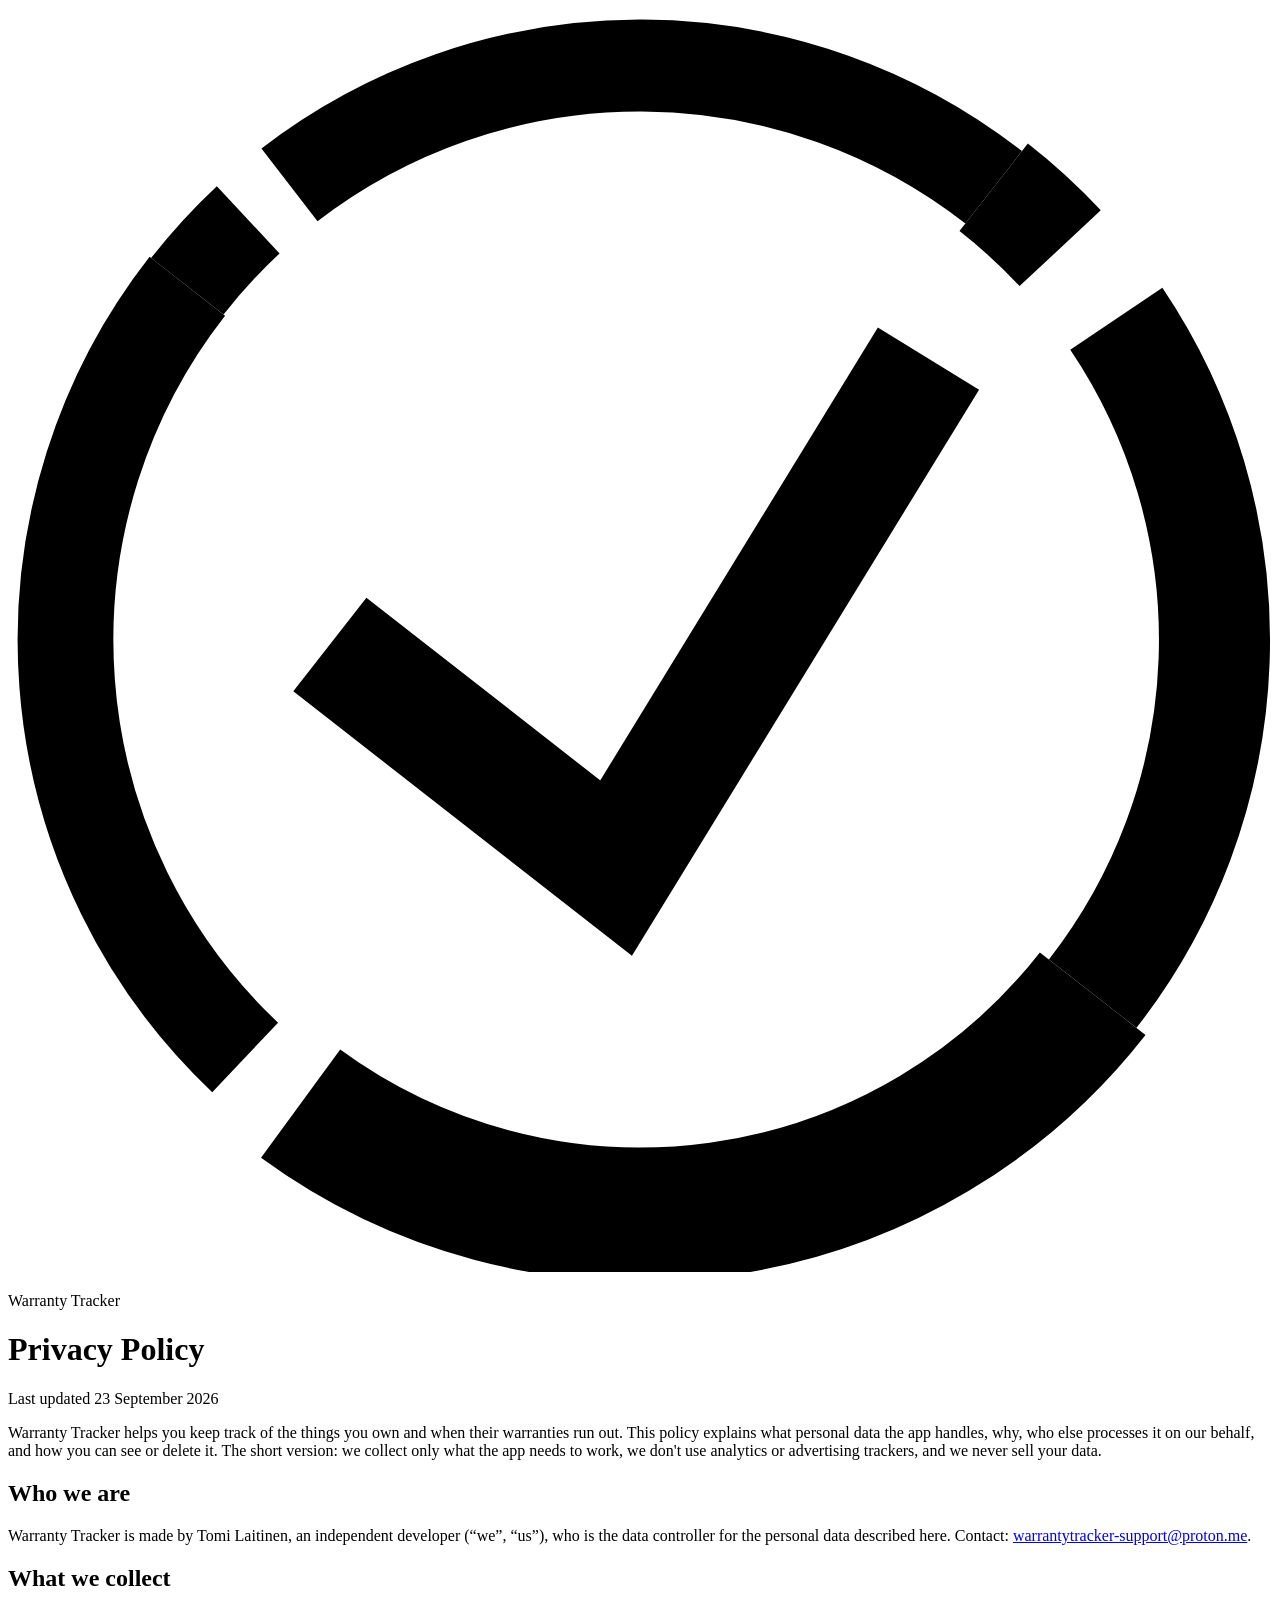
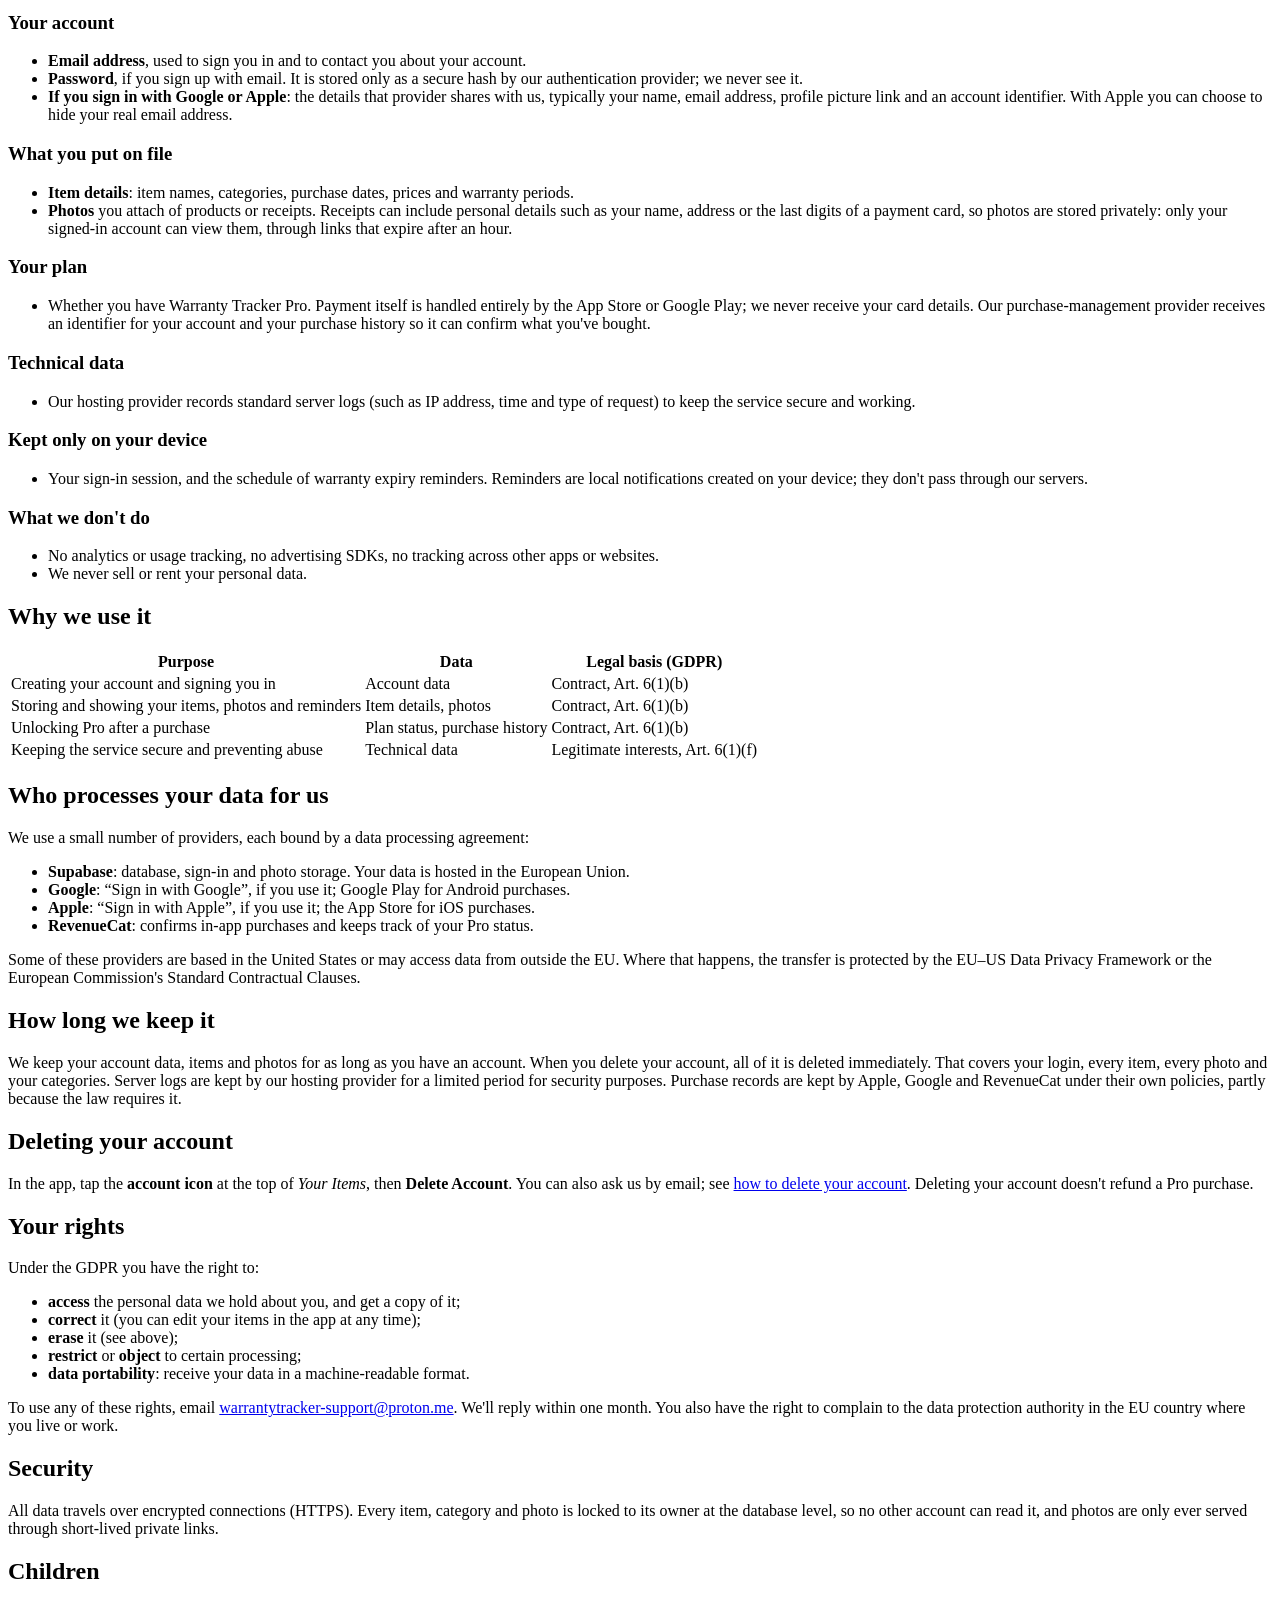
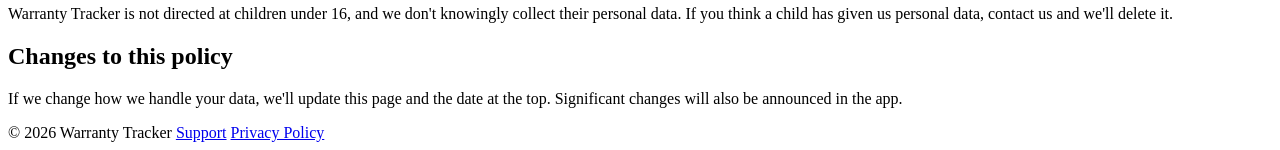
==== privacy.html @ 1314950e "Publish privacy.html (from warranty-tracker@84dca9d)" ====
<!doctype html>
<html lang="en">
<head>
  <meta charset="utf-8">
  <meta name="viewport" content="width=device-width, initial-scale=1">
  <title>Privacy Policy · Warranty Tracker</title>
  <meta name="description" content="What personal data the Warranty Tracker app collects, why, who processes it, and how to delete it.">
  <link rel="icon" href="favicon.png">
  <link rel="preconnect" href="https://fonts.googleapis.com">
  <link rel="preconnect" href="https://fonts.gstatic.com" crossorigin>
  <link href="https://fonts.googleapis.com/css2?family=Barlow:wght@400;600&family=Barlow+Condensed:wght@600;700&family=IBM+Plex+Mono:wght@400;500&display=swap" rel="stylesheet">
  <link rel="stylesheet" href="style.css">
</head>
<body>
  <header class="booth">
    <div class="booth-inner">
      <svg viewBox="0 0 66 66" fill="none" stroke="currentColor" aria-hidden="true"><g transform="rotate(-7 33 33)"><path d="M19.09 33.45L30.31 44.67L47.81 22.68" stroke-width="6.2" stroke-linecap="square"/><path d="M11.79 11.79A30 30 0 0 1 15.37 8.73" stroke-width="4.8"/><path d="M17.73 7.18A30 30 0 0 1 54.21 11.79" stroke-width="4.8"/><path d="M54.21 11.79A30 30 0 0 1 57.27 15.37" stroke-width="5.8"/><path d="M59.73 19.38A30 30 0 0 1 54.21 54.21" stroke-width="5.8"/><path d="M54.21 54.21A30 30 0 0 1 12.46 54.87" stroke-width="7"/><path d="M9.88 52.12A30 30 0 0 1 11.79 11.79" stroke-width="5"/></g></svg>
      <div>
        <p class="kicker">Warranty Tracker</p>
        <h1>Privacy Policy</h1>
      </div>
    </div>
  </header>

  <main>
    <article class="stub">
      <p class="meta">Last updated 23 September 2026</p>

      <p>
        Warranty Tracker helps you keep track of the things you own and when their warranties run out.
        This policy explains what personal data the app handles, why, who else processes it on our
        behalf, and how you can see or delete it. The short version: we collect only what the app needs
        to work, we don't use analytics or advertising trackers, and we never sell your data.
      </p>

      <h2>Who we are</h2>
      <p>
        Warranty Tracker is made by Tomi Laitinen, an independent developer (“we”, “us”), who is the
        data controller for the personal data described here. Contact:
        <a href="mailto:warrantytracker-support@proton.me">warrantytracker-support@proton.me</a>.
      </p>

      <h2>What we collect</h2>

      <h3>Your account</h3>
      <ul>
        <li><strong>Email address</strong>, used to sign you in and to contact you about your account.</li>
        <li><strong>Password</strong>, if you sign up with email. It is stored only as a secure hash by our
          authentication provider; we never see it.</li>
        <li><strong>If you sign in with Google or Apple</strong>: the details that provider shares with us,
          typically your name, email address, profile picture link and an account identifier. With Apple
          you can choose to hide your real email address.</li>
      </ul>

      <h3>What you put on file</h3>
      <ul>
        <li><strong>Item details</strong>: item names, categories, purchase dates, prices and warranty periods.</li>
        <li><strong>Photos</strong> you attach of products or receipts. Receipts can include personal
          details such as your name, address or the last digits of a payment card, so photos are stored
          privately: only your signed-in account can view them, through links that expire after an hour.</li>
      </ul>

      <h3>Your plan</h3>
      <ul>
        <li>Whether you have Warranty Tracker Pro. Payment itself is handled entirely by the App Store or
          Google Play; we never receive your card details. Our purchase-management provider receives an
          identifier for your account and your purchase history so it can confirm what you've bought.</li>
      </ul>

      <h3>Technical data</h3>
      <ul>
        <li>Our hosting provider records standard server logs (such as IP address, time and type of
          request) to keep the service secure and working.</li>
      </ul>

      <h3>Kept only on your device</h3>
      <ul>
        <li>Your sign-in session, and the schedule of warranty expiry reminders. Reminders are local
          notifications created on your device; they don't pass through our servers.</li>
      </ul>

      <h3>What we don't do</h3>
      <ul>
        <li>No analytics or usage tracking, no advertising SDKs, no tracking across other apps or websites.</li>
        <li>We never sell or rent your personal data.</li>
      </ul>

      <h2>Why we use it</h2>
      <div class="table-wrap">
        <table>
          <thead>
            <tr><th>Purpose</th><th>Data</th><th>Legal basis (GDPR)</th></tr>
          </thead>
          <tbody>
            <tr><td>Creating your account and signing you in</td><td>Account data</td><td>Contract, Art. 6(1)(b)</td></tr>
            <tr><td>Storing and showing your items, photos and reminders</td><td>Item details, photos</td><td>Contract, Art. 6(1)(b)</td></tr>
            <tr><td>Unlocking Pro after a purchase</td><td>Plan status, purchase history</td><td>Contract, Art. 6(1)(b)</td></tr>
            <tr><td>Keeping the service secure and preventing abuse</td><td>Technical data</td><td>Legitimate interests, Art. 6(1)(f)</td></tr>
          </tbody>
        </table>
      </div>

      <h2>Who processes your data for us</h2>
      <p>We use a small number of providers, each bound by a data processing agreement:</p>
      <ul>
        <li><strong>Supabase</strong>: database, sign-in and photo storage. Your data is hosted in
          the European Union.</li>
        <li><strong>Google</strong>: “Sign in with Google”, if you use it; Google Play for Android purchases.</li>
        <li><strong>Apple</strong>: “Sign in with Apple”, if you use it; the App Store for iOS purchases.</li>
        <li><strong>RevenueCat</strong>: confirms in-app purchases and keeps track of your Pro status.</li>
      </ul>
      <p>
        Some of these providers are based in the United States or may access data from outside the EU.
        Where that happens, the transfer is protected by the EU–US Data Privacy Framework or the European
        Commission's Standard Contractual Clauses.
      </p>

      <h2>How long we keep it</h2>
      <p>
        We keep your account data, items and photos for as long as you have an account. When you delete
        your account, all of it is deleted immediately. That covers your login, every item, every photo
        and your categories. Server logs are kept by our hosting provider for a limited period for security
        purposes. Purchase records are kept by Apple, Google and RevenueCat under their own policies,
        partly because the law requires it.
      </p>

      <h2>Deleting your account</h2>
      <p>
        In the app, tap the <strong>account icon</strong> at the top of <em>Your Items</em>, then
        <strong>Delete Account</strong>. You can also ask us by email; see
        <a href="./#delete-account">how to delete your account</a>. Deleting your account doesn't refund
        a Pro purchase.
      </p>

      <h2>Your rights</h2>
      <p>Under the GDPR you have the right to:</p>
      <ul>
        <li><strong>access</strong> the personal data we hold about you, and get a copy of it;</li>
        <li><strong>correct</strong> it (you can edit your items in the app at any time);</li>
        <li><strong>erase</strong> it (see above);</li>
        <li><strong>restrict</strong> or <strong>object</strong> to certain processing;</li>
        <li><strong>data portability</strong>: receive your data in a machine-readable format.</li>
      </ul>
      <p>
        To use any of these rights, email <a href="mailto:warrantytracker-support@proton.me">warrantytracker-support@proton.me</a>.
        We'll reply within one month. You also have the right to complain to the data protection authority
        in the EU country where you live or work.
      </p>

      <h2>Security</h2>
      <p>
        All data travels over encrypted connections (HTTPS). Every item, category and photo is locked
        to its owner at the database level, so no other account can read it, and photos are only ever
        served through short-lived private links.
      </p>

      <h2>Children</h2>
      <p>
        Warranty Tracker is not directed at children under 16, and we don't knowingly collect their
        personal data. If you think a child has given us personal data, contact us and we'll delete it.
      </p>

      <h2>Changes to this policy</h2>
      <p>
        If we change how we handle your data, we'll update this page and the date at the top. Significant
        changes will also be announced in the app.
      </p>
    </article>
  </main>

  <footer>
    <span>© 2026 Warranty Tracker</span>
    <a href="./">Support</a>
    <a href="privacy.html">Privacy Policy</a>
  </footer>
</body>
</html>
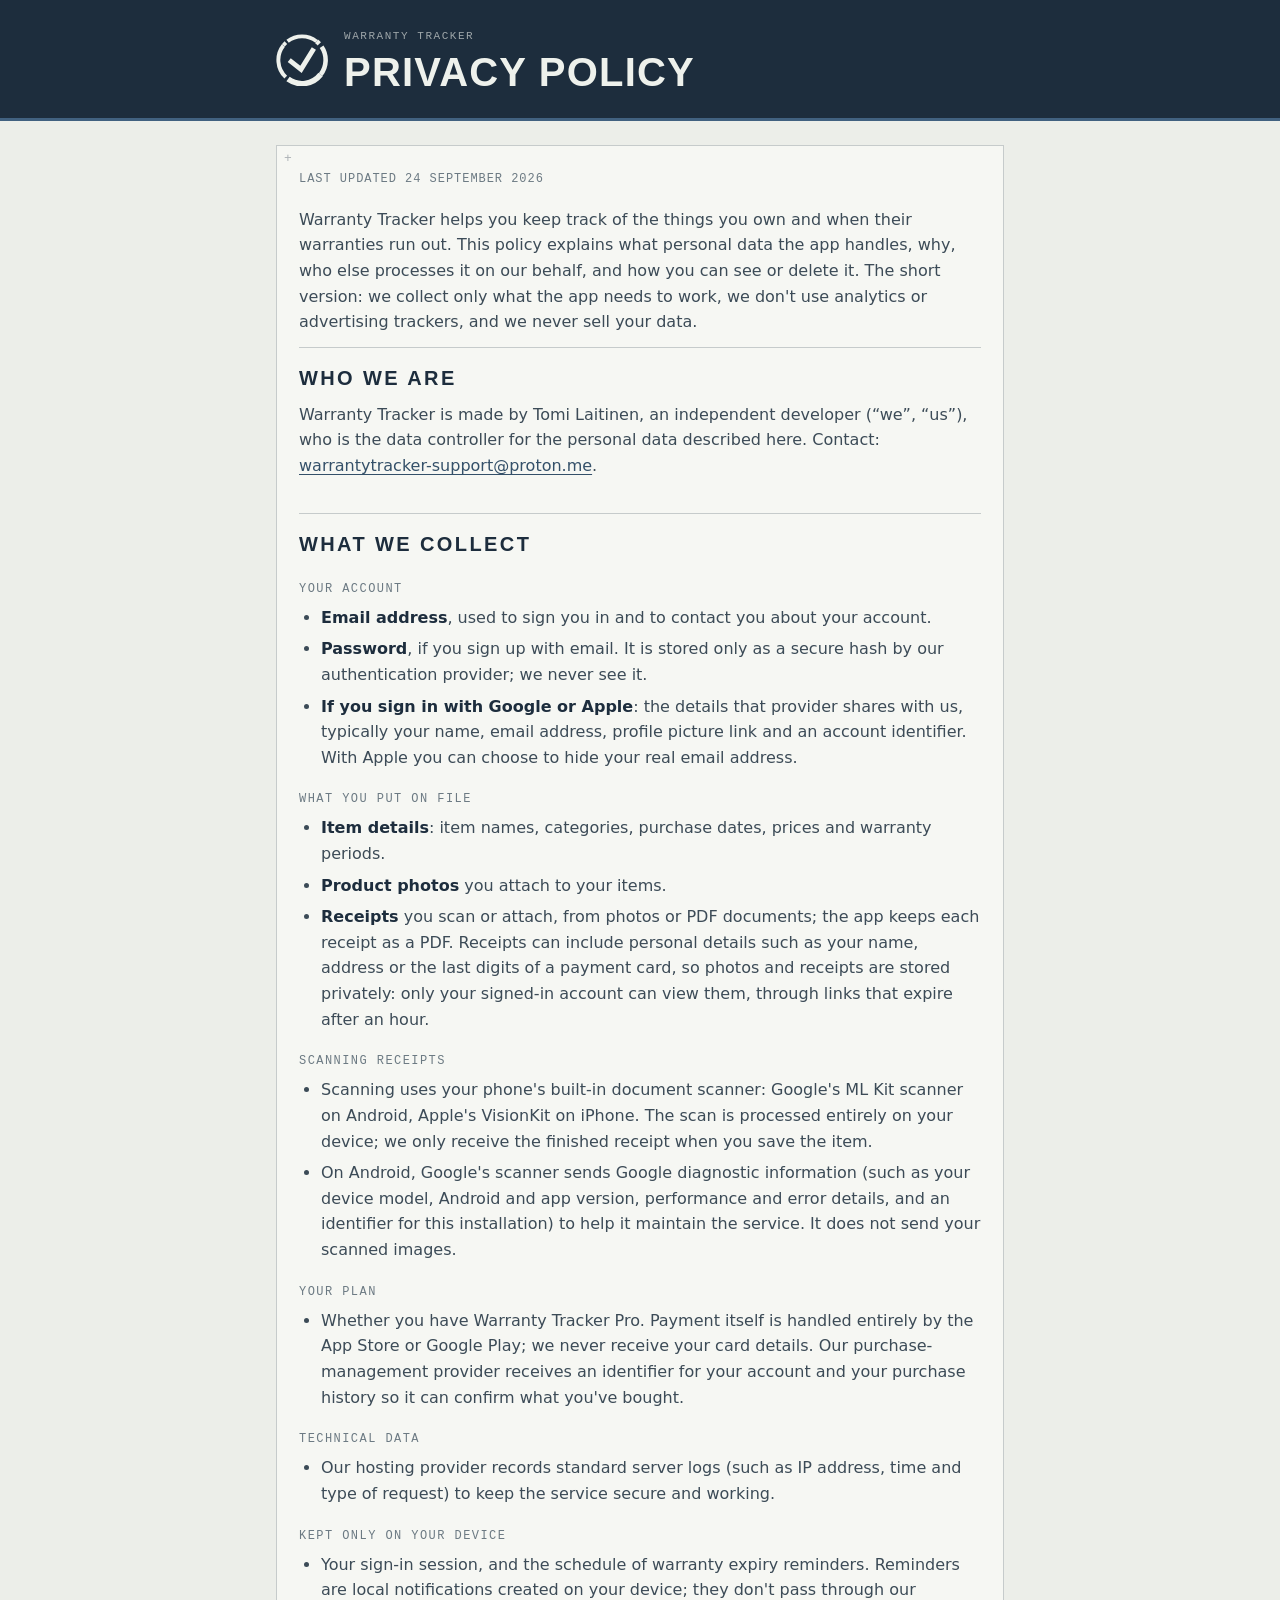
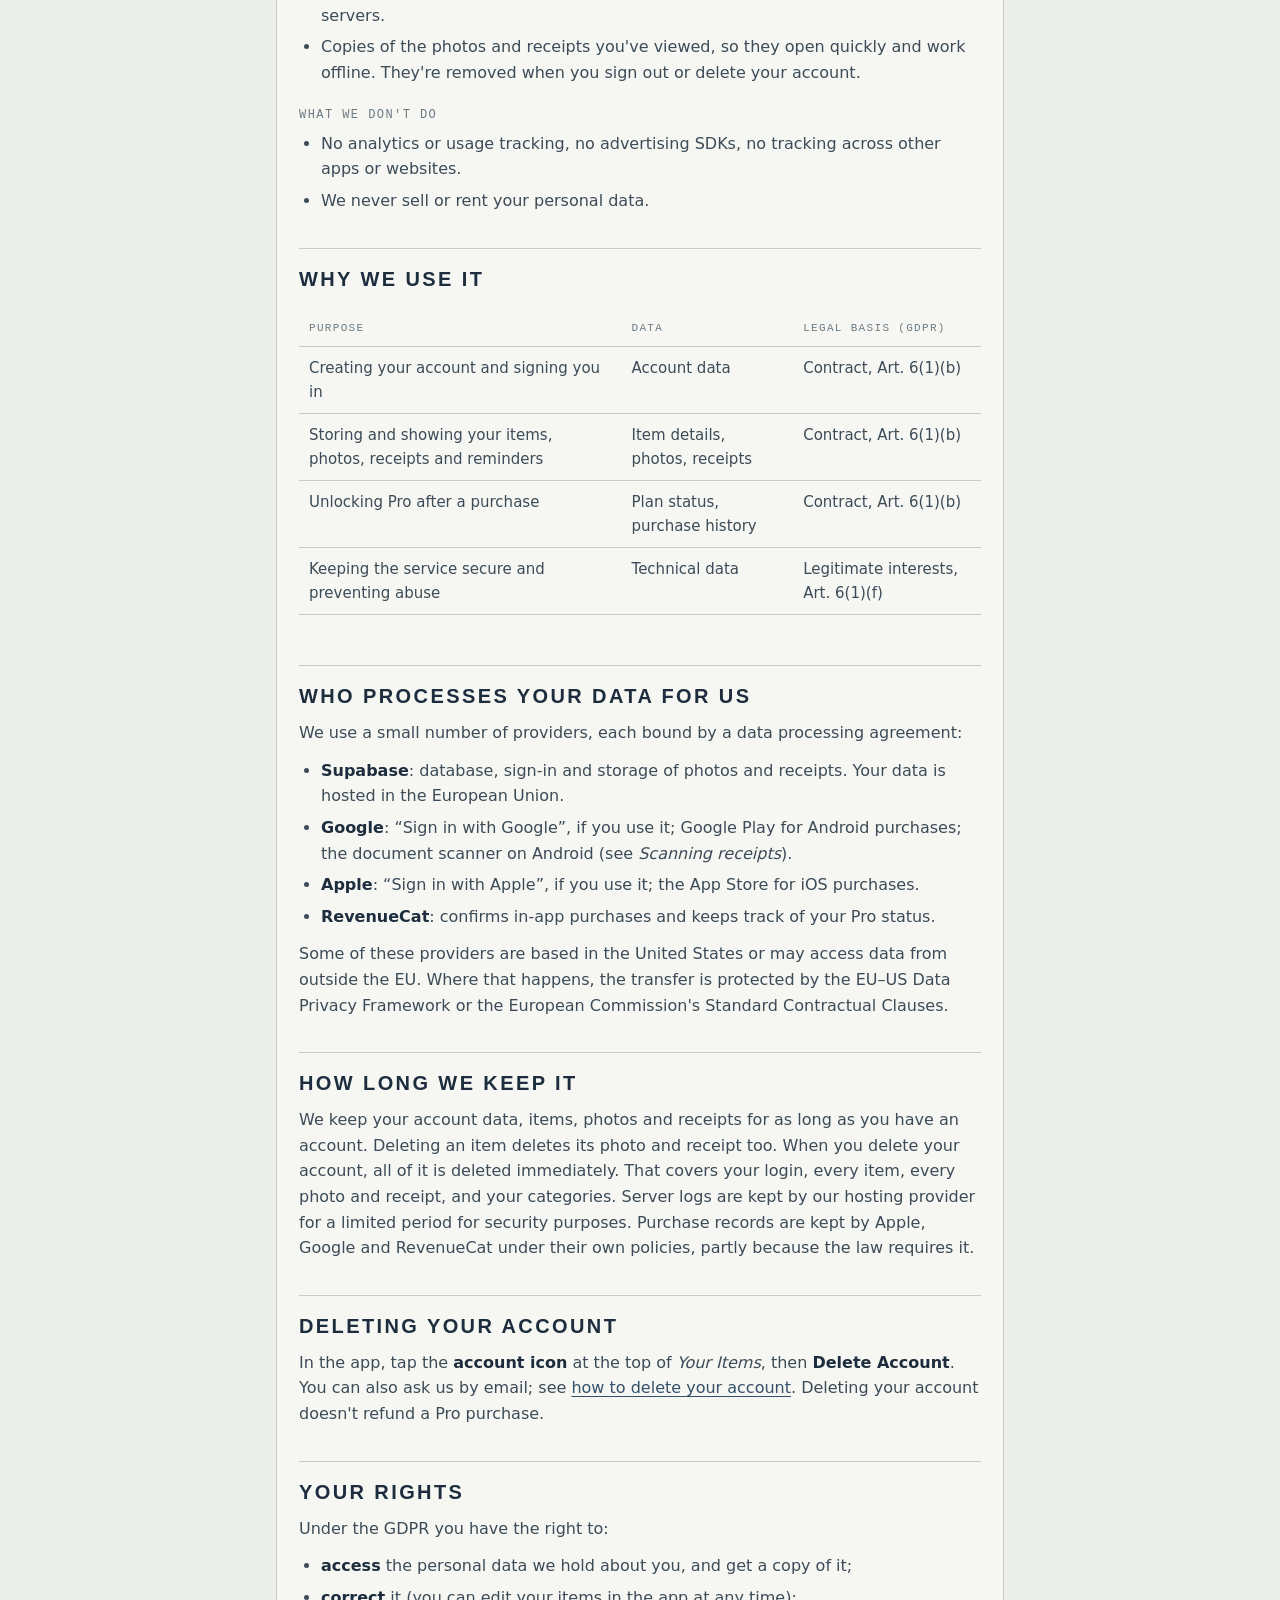
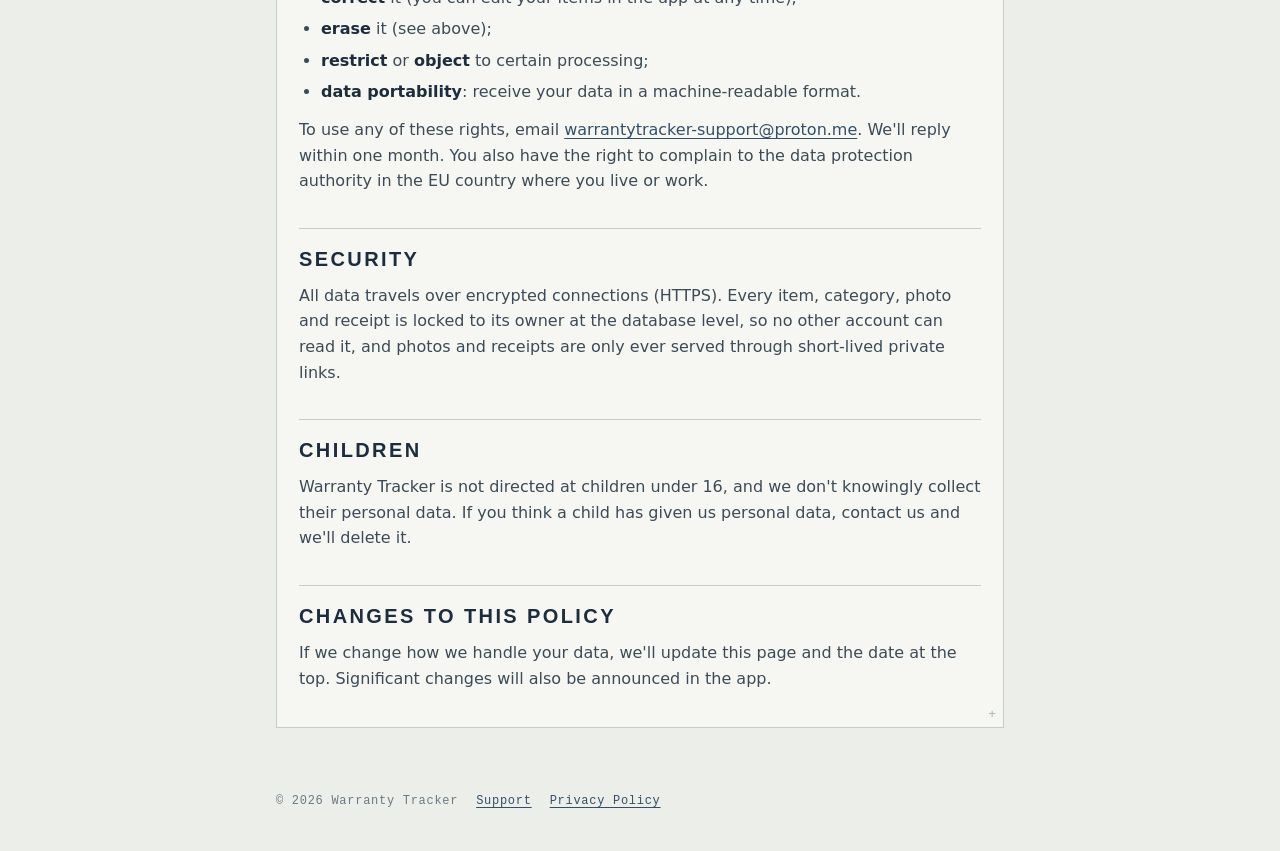
==== commit 17aefe33: "Privacy policy: receipts and the document scanner" ====
--- a/privacy.html
+++ b/privacy.html
@@ -24,7 +24,7 @@
 
   <main>
     <article class="stub">
-      <p class="meta">Last updated 23 September 2026</p>
+      <p class="meta">Last updated 24 September 2026</p>
 
       <p>
         Warranty Tracker helps you keep track of the things you own and when their warranties run out.
@@ -55,9 +55,21 @@
       <h3>What you put on file</h3>
       <ul>
         <li><strong>Item details</strong>: item names, categories, purchase dates, prices and warranty periods.</li>
-        <li><strong>Photos</strong> you attach of products or receipts. Receipts can include personal
-          details such as your name, address or the last digits of a payment card, so photos are stored
-          privately: only your signed-in account can view them, through links that expire after an hour.</li>
+        <li><strong>Product photos</strong> you attach to your items.</li>
+        <li><strong>Receipts</strong> you scan or attach, from photos or PDF documents; the app keeps each
+          receipt as a PDF. Receipts can include personal details such as your name, address or the last
+          digits of a payment card, so photos and receipts are stored privately: only your signed-in
+          account can view them, through links that expire after an hour.</li>
+      </ul>
+
+      <h3>Scanning receipts</h3>
+      <ul>
+        <li>Scanning uses your phone's built-in document scanner: Google's ML Kit scanner on Android,
+          Apple's VisionKit on iPhone. The scan is processed entirely on your device; we only receive the
+          finished receipt when you save the item.</li>
+        <li>On Android, Google's scanner sends Google diagnostic information (such as your device model,
+          Android and app version, performance and error details, and an identifier for this installation)
+          to help it maintain the service. It does not send your scanned images.</li>
       </ul>
 
       <h3>Your plan</h3>
@@ -77,6 +89,8 @@
       <ul>
         <li>Your sign-in session, and the schedule of warranty expiry reminders. Reminders are local
           notifications created on your device; they don't pass through our servers.</li>
+        <li>Copies of the photos and receipts you've viewed, so they open quickly and work offline. They're
+          removed when you sign out or delete your account.</li>
       </ul>
 
       <h3>What we don't do</h3>
@@ -93,7 +107,7 @@
           </thead>
           <tbody>
             <tr><td>Creating your account and signing you in</td><td>Account data</td><td>Contract, Art. 6(1)(b)</td></tr>
-            <tr><td>Storing and showing your items, photos and reminders</td><td>Item details, photos</td><td>Contract, Art. 6(1)(b)</td></tr>
+            <tr><td>Storing and showing your items, photos, receipts and reminders</td><td>Item details, photos, receipts</td><td>Contract, Art. 6(1)(b)</td></tr>
             <tr><td>Unlocking Pro after a purchase</td><td>Plan status, purchase history</td><td>Contract, Art. 6(1)(b)</td></tr>
             <tr><td>Keeping the service secure and preventing abuse</td><td>Technical data</td><td>Legitimate interests, Art. 6(1)(f)</td></tr>
           </tbody>
@@ -103,9 +117,10 @@
       <h2>Who processes your data for us</h2>
       <p>We use a small number of providers, each bound by a data processing agreement:</p>
       <ul>
-        <li><strong>Supabase</strong>: database, sign-in and photo storage. Your data is hosted in
-          the European Union.</li>
-        <li><strong>Google</strong>: “Sign in with Google”, if you use it; Google Play for Android purchases.</li>
+        <li><strong>Supabase</strong>: database, sign-in and storage of photos and receipts. Your data
+          is hosted in the European Union.</li>
+        <li><strong>Google</strong>: “Sign in with Google”, if you use it; Google Play for Android purchases;
+          the document scanner on Android (see <em>Scanning receipts</em>).</li>
         <li><strong>Apple</strong>: “Sign in with Apple”, if you use it; the App Store for iOS purchases.</li>
         <li><strong>RevenueCat</strong>: confirms in-app purchases and keeps track of your Pro status.</li>
       </ul>
@@ -117,9 +132,9 @@
 
       <h2>How long we keep it</h2>
       <p>
-        We keep your account data, items and photos for as long as you have an account. When you delete
-        your account, all of it is deleted immediately. That covers your login, every item, every photo
-        and your categories. Server logs are kept by our hosting provider for a limited period for security
+        We keep your account data, items, photos and receipts for as long as you have an account. Deleting
+        an item deletes its photo and receipt too. When you delete your account, all of it is deleted
+        immediately. That covers your login, every item, every photo and receipt, and your categories. Server logs are kept by our hosting provider for a limited period for security
         purposes. Purchase records are kept by Apple, Google and RevenueCat under their own policies,
         partly because the law requires it.
       </p>
@@ -149,9 +164,9 @@
 
       <h2>Security</h2>
       <p>
-        All data travels over encrypted connections (HTTPS). Every item, category and photo is locked
-        to its owner at the database level, so no other account can read it, and photos are only ever
-        served through short-lived private links.
+        All data travels over encrypted connections (HTTPS). Every item, category, photo and receipt is
+        locked to its owner at the database level, so no other account can read it, and photos and
+        receipts are only ever served through short-lived private links.
       </p>
 
       <h2>Children</h2>
--- a/style.css
+++ b/style.css
@@ -0,0 +1,254 @@
+/* Claim Check web pages — colours mirror lib/design-tokens.ts (keep in sync if the palette changes). */
+
+:root {
+  --paper: #ECEEE9;
+  --paper-raised: #F6F7F3;
+  --booth: #1D2D3D;
+  --on-booth: #EEF1EC;
+  --on-booth-soft: rgba(238, 241, 236, 0.62);
+  --ink: #1D2D3D;
+  --ink-soft: #3C4B57;
+  --muted: #6C7A83;
+  --rule: rgba(29, 45, 61, 0.22);
+  --mark: rgba(29, 45, 61, 0.34);
+  --steel: #416180;
+  --steel-ink: #345069;
+  --overprint: rgba(65, 97, 128, 0.13);
+  --expired: #8C3A30;
+  --expired-wash: rgba(140, 58, 48, 0.10);
+  --todo: #8A6614;
+  --todo-wash: rgba(138, 102, 20, 0.14);
+  color-scheme: light;
+}
+
+@media (prefers-color-scheme: dark) {
+  :root:not([data-theme="light"]) {
+    --paper: #141D25;
+    --paper-raised: #1C2833;
+    --booth: #0E161D;
+    --on-booth: #E2E6DF;
+    --on-booth-soft: rgba(226, 230, 223, 0.58);
+    --ink: #E2E6DF;
+    --ink-soft: #B6C0BB;
+    --muted: #8794A0;
+    --rule: rgba(226, 230, 223, 0.20);
+    --mark: rgba(226, 230, 223, 0.30);
+    --steel: #5980A6;
+    --steel-ink: #94BCE3;
+    --overprint: rgba(148, 188, 227, 0.16);
+    --expired: #D1897C;
+    --expired-wash: rgba(209, 137, 124, 0.13);
+    --todo: #D3B06A;
+    --todo-wash: rgba(211, 176, 106, 0.16);
+    color-scheme: dark;
+  }
+}
+
+:root[data-theme="dark"] {
+  --paper: #141D25;
+  --paper-raised: #1C2833;
+  --booth: #0E161D;
+  --on-booth: #E2E6DF;
+  --on-booth-soft: rgba(226, 230, 223, 0.58);
+  --ink: #E2E6DF;
+  --ink-soft: #B6C0BB;
+  --muted: #8794A0;
+  --rule: rgba(226, 230, 223, 0.20);
+  --mark: rgba(226, 230, 223, 0.30);
+  --steel: #5980A6;
+  --steel-ink: #94BCE3;
+  --overprint: rgba(148, 188, 227, 0.16);
+  --expired: #D1897C;
+  --expired-wash: rgba(209, 137, 124, 0.13);
+  --todo: #D3B06A;
+  --todo-wash: rgba(211, 176, 106, 0.16);
+  color-scheme: dark;
+}
+
+* { box-sizing: border-box; }
+
+html { -webkit-text-size-adjust: 100%; }
+
+body {
+  margin: 0;
+  background: var(--paper);
+  color: var(--ink);
+  font-family: 'Barlow', system-ui, sans-serif;
+  font-size: 16px;
+  line-height: 1.6;
+}
+
+a { color: var(--steel-ink); text-underline-offset: 3px; }
+a:hover { color: var(--steel); }
+
+/* ── booth header ─────────────────────────────── */
+.booth {
+  background: var(--booth);
+  color: var(--on-booth);
+  border-bottom: 3px solid var(--steel);
+}
+.booth-inner {
+  max-width: 760px;
+  margin: 0 auto;
+  padding: 28px 16px 26px;
+  display: flex;
+  align-items: center;
+  gap: 16px;
+}
+.booth svg { width: 52px; height: 52px; flex: none; }
+.booth .kicker {
+  font-family: 'IBM Plex Mono', ui-monospace, monospace;
+  font-weight: 500;
+  font-size: 11px;
+  letter-spacing: 0.14em;
+  text-transform: uppercase;
+  color: var(--on-booth-soft);
+  margin: 0 0 6px;
+}
+.booth h1 {
+  font-family: 'Barlow Condensed', 'Barlow', sans-serif;
+  font-weight: 700;
+  font-size: clamp(30px, 7vw, 40px);
+  line-height: 1;
+  letter-spacing: 0.03em;
+  text-transform: uppercase;
+  margin: 0;
+}
+
+/* ── document ─────────────────────────────────── */
+main {
+  max-width: 760px;
+  margin: 0 auto;
+  padding: 24px 16px 64px;
+}
+
+.stub {
+  position: relative;
+  background: var(--paper-raised);
+  border: 1px solid var(--rule);
+  padding: 24px 22px;
+}
+/* corner registration marks, as on the app's ticket stubs */
+.stub::before, .stub::after {
+  content: '+';
+  position: absolute;
+  font-family: 'IBM Plex Mono', monospace;
+  font-size: 13px;
+  line-height: 1;
+  color: var(--mark);
+}
+.stub::before { top: 6px; left: 7px; }
+.stub::after { bottom: 6px; right: 7px; }
+
+.meta {
+  font-family: 'IBM Plex Mono', ui-monospace, monospace;
+  font-size: 12px;
+  letter-spacing: 0.08em;
+  text-transform: uppercase;
+  color: var(--muted);
+  margin: 0 0 18px;
+}
+
+h2 {
+  font-family: 'Barlow Condensed', 'Barlow', sans-serif;
+  font-weight: 600;
+  font-size: 20px;
+  letter-spacing: 0.12em;
+  text-transform: uppercase;
+  color: var(--ink);
+  margin: 34px 0 8px;
+  padding-top: 14px;
+  border-top: 1px solid var(--rule);
+}
+.stub > h2:first-of-type { margin-top: 8px; }
+
+h3 {
+  font-family: 'IBM Plex Mono', ui-monospace, monospace;
+  font-weight: 500;
+  font-size: 12px;
+  letter-spacing: 0.12em;
+  text-transform: uppercase;
+  color: var(--muted);
+  margin: 20px 0 6px;
+}
+
+p, li { color: var(--ink-soft); }
+p { margin: 0 0 12px; }
+ul, ol { margin: 0 0 12px; padding-left: 22px; }
+li { margin-bottom: 6px; }
+strong { color: var(--ink); font-weight: 600; }
+
+table {
+  width: 100%;
+  border-collapse: collapse;
+  margin: 8px 0 16px;
+  font-size: 15px;
+}
+th, td {
+  text-align: left;
+  vertical-align: top;
+  padding: 9px 10px;
+  border-bottom: 1px solid var(--rule);
+}
+th {
+  font-family: 'IBM Plex Mono', ui-monospace, monospace;
+  font-weight: 500;
+  font-size: 11px;
+  letter-spacing: 0.12em;
+  text-transform: uppercase;
+  color: var(--muted);
+}
+td { color: var(--ink-soft); }
+.table-wrap { overflow-x: auto; }
+
+code, .mono {
+  font-family: 'IBM Plex Mono', ui-monospace, monospace;
+  font-size: 0.9em;
+}
+
+.overprint {
+  display: inline-block;
+  background: var(--overprint);
+  color: var(--steel-ink);
+  font-family: 'IBM Plex Mono', ui-monospace, monospace;
+  font-size: 11px;
+  letter-spacing: 0.12em;
+  text-transform: uppercase;
+  padding: 4px 7px;
+}
+
+.danger {
+  border: 1px solid var(--expired);
+  background: var(--expired-wash);
+  padding: 16px 18px;
+  margin: 12px 0 8px;
+}
+.danger h3 { color: var(--expired); margin-top: 0; }
+
+/* Unfilled placeholders — impossible to miss until replaced. */
+.todo {
+  background: var(--todo-wash);
+  color: var(--todo);
+  font-family: 'IBM Plex Mono', ui-monospace, monospace;
+  font-size: 0.9em;
+  padding: 1px 5px;
+  outline: 1px dashed var(--todo);
+}
+
+footer {
+  max-width: 760px;
+  margin: 0 auto;
+  padding: 0 16px 40px;
+  font-family: 'IBM Plex Mono', ui-monospace, monospace;
+  font-size: 12px;
+  letter-spacing: 0.06em;
+  color: var(--muted);
+  display: flex;
+  flex-wrap: wrap;
+  gap: 8px 18px;
+}
+
+@media (max-width: 480px) {
+  .stub { padding: 20px 16px; }
+  .booth svg { width: 42px; height: 42px; }
+}
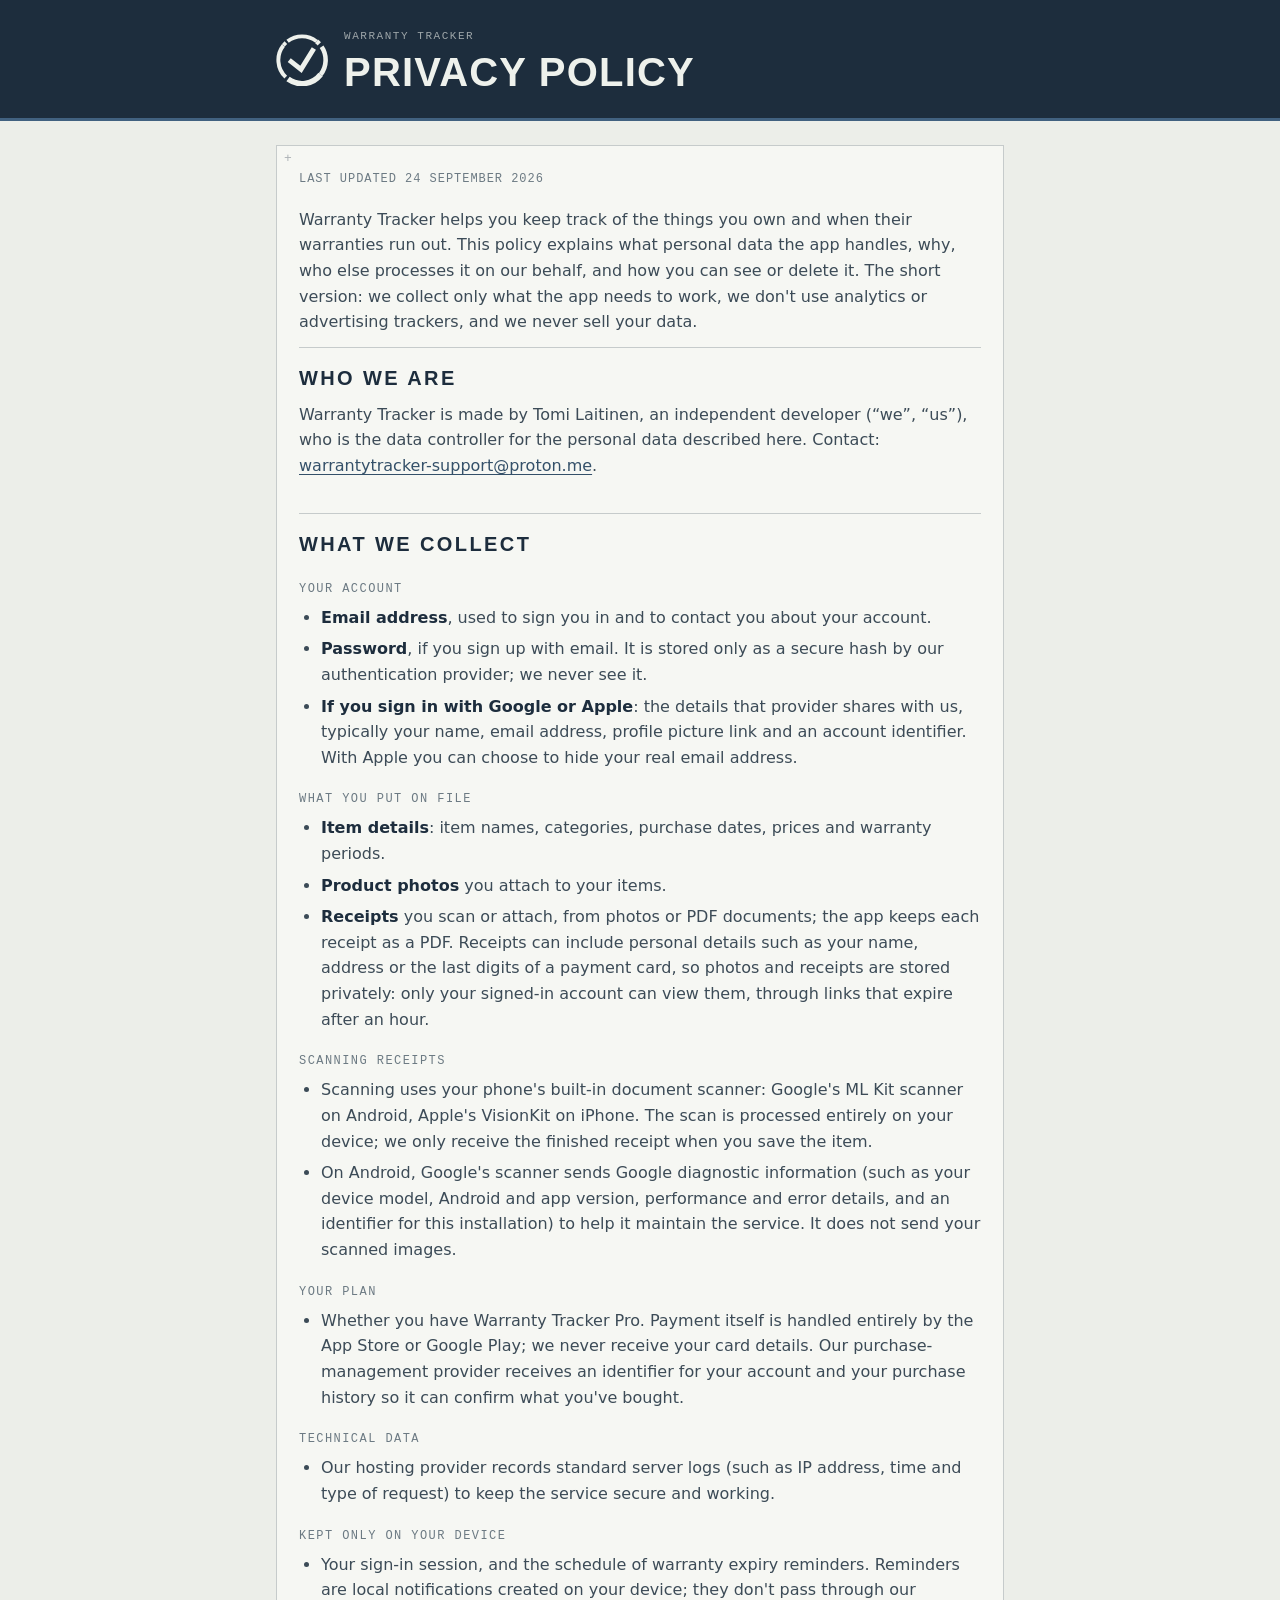
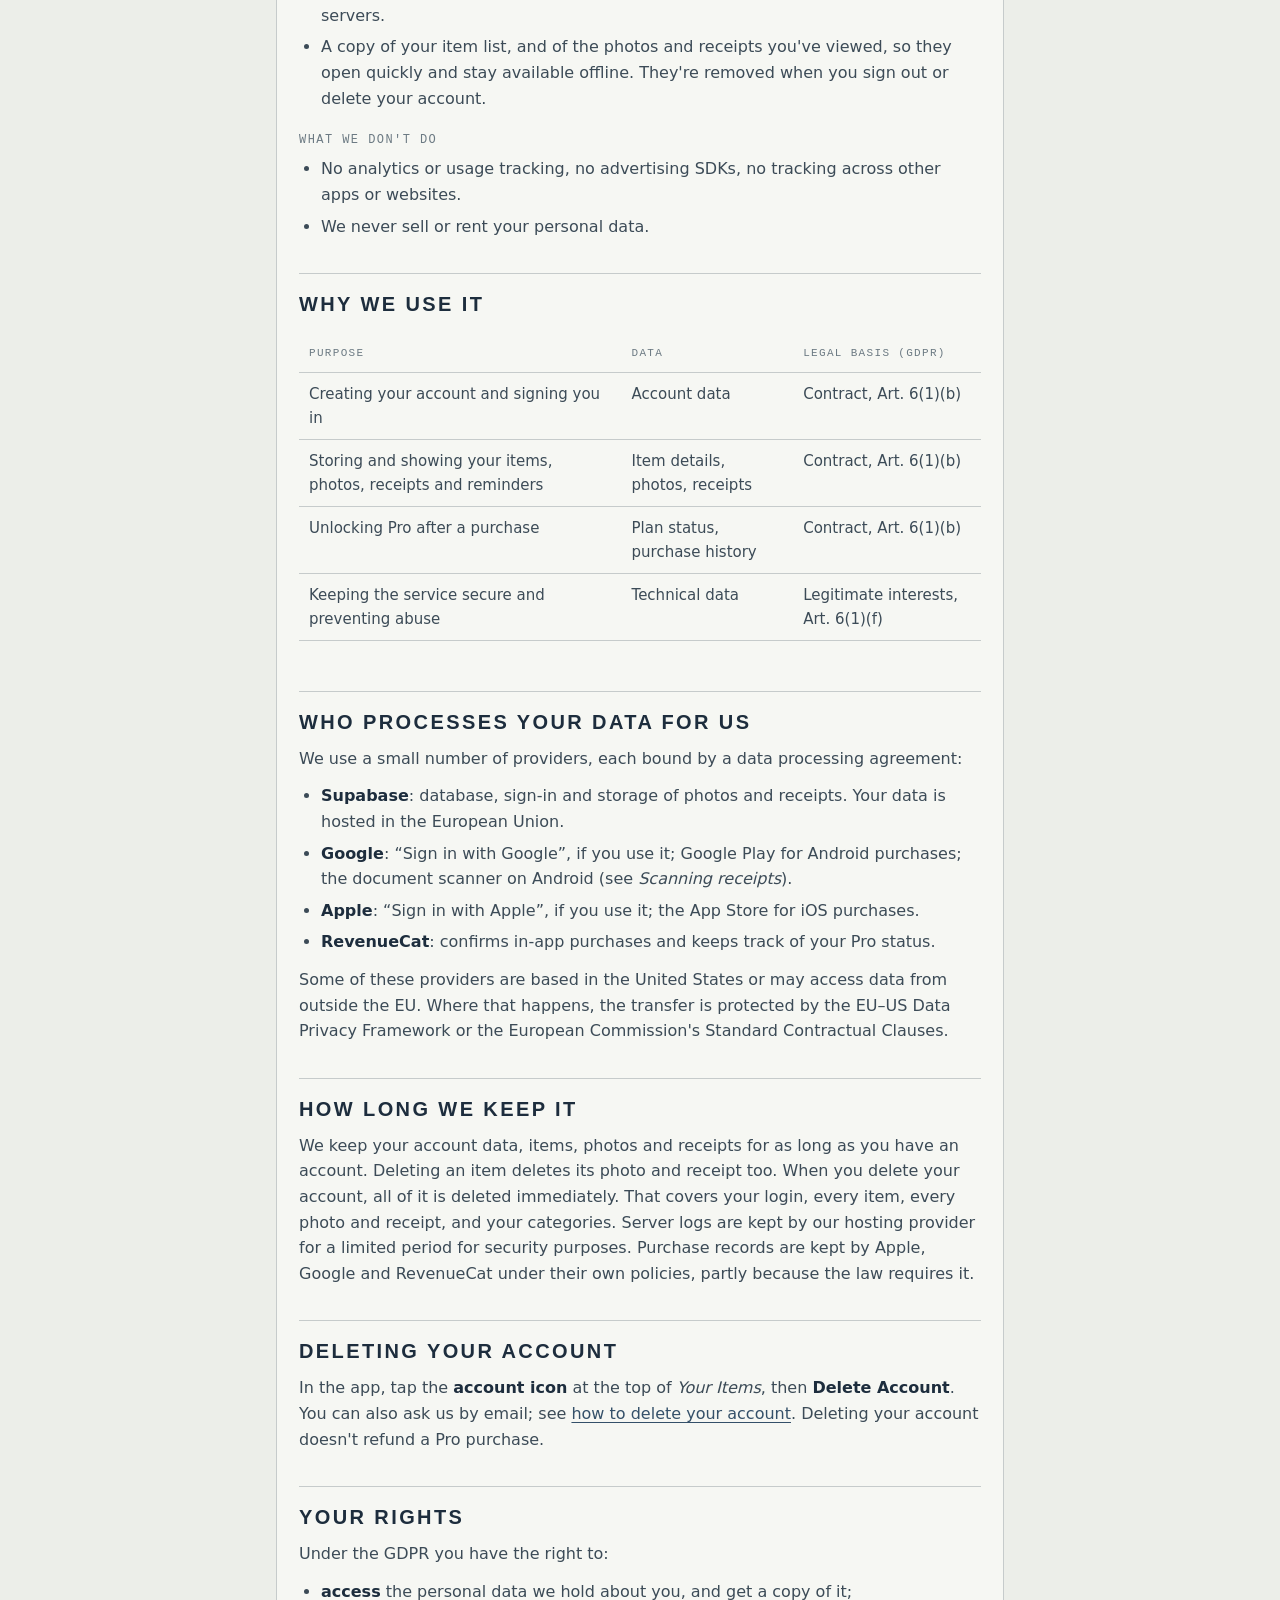
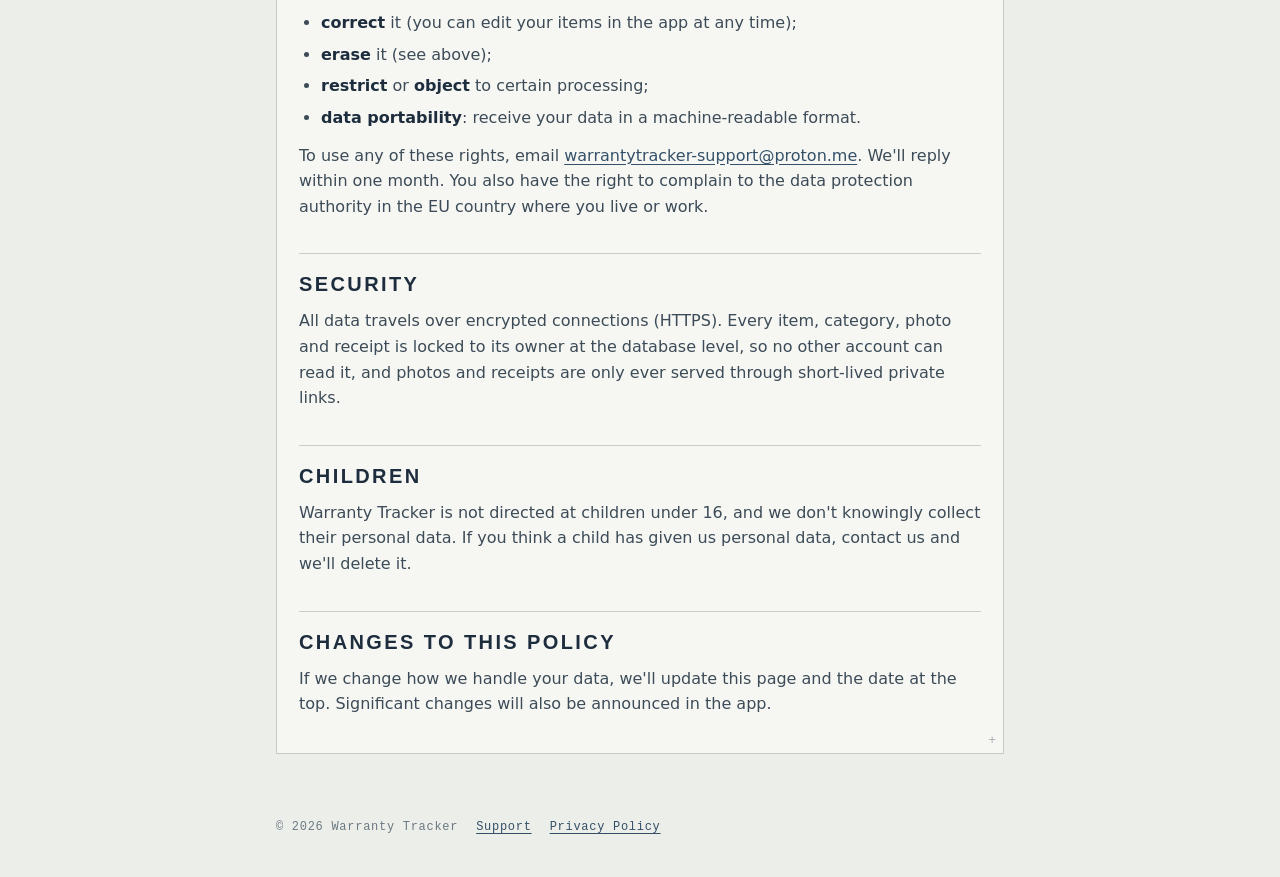
==== commit e520945c: "Privacy policy: the offline copy of the item list" ====
--- a/privacy.html
+++ b/privacy.html
@@ -89,8 +89,8 @@
       <ul>
         <li>Your sign-in session, and the schedule of warranty expiry reminders. Reminders are local
           notifications created on your device; they don't pass through our servers.</li>
-        <li>Copies of the photos and receipts you've viewed, so they open quickly and work offline. They're
-          removed when you sign out or delete your account.</li>
+        <li>A copy of your item list, and of the photos and receipts you've viewed, so they open quickly
+          and stay available offline. They're removed when you sign out or delete your account.</li>
       </ul>
 
       <h3>What we don't do</h3>
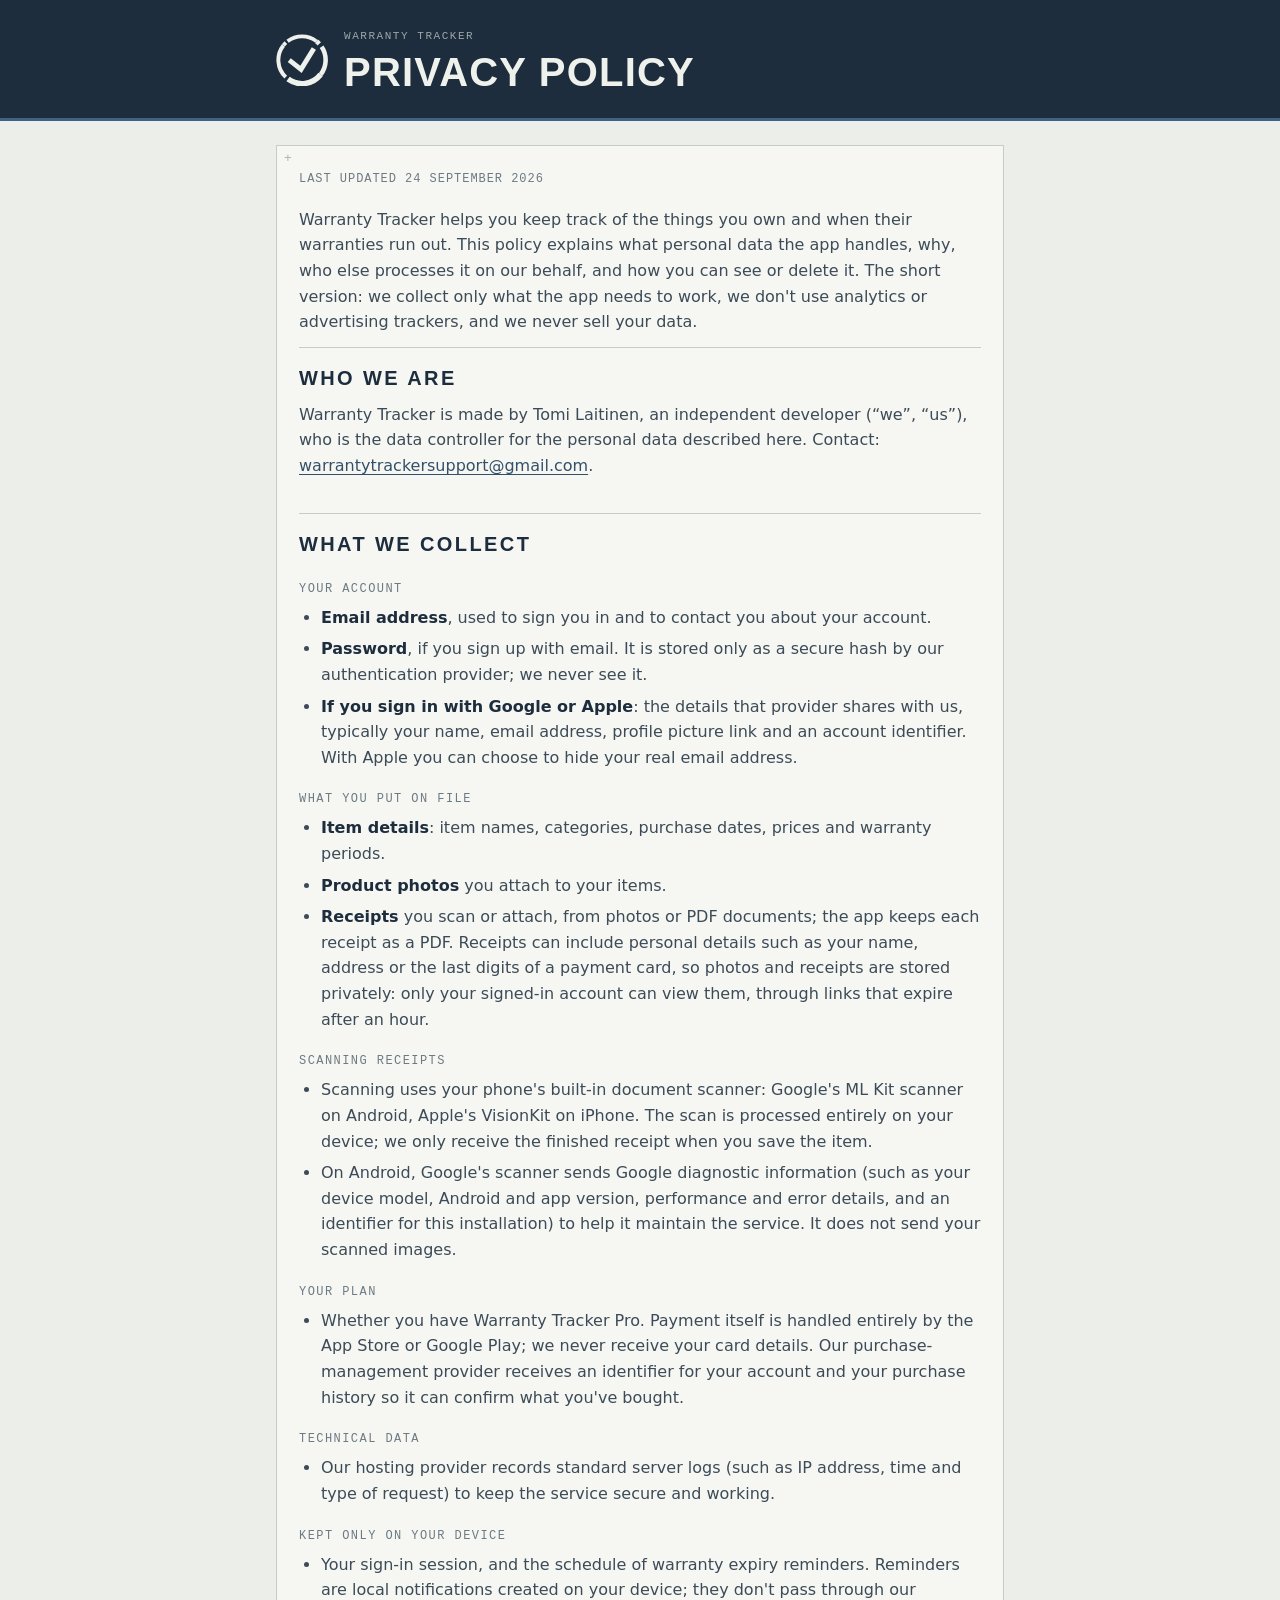
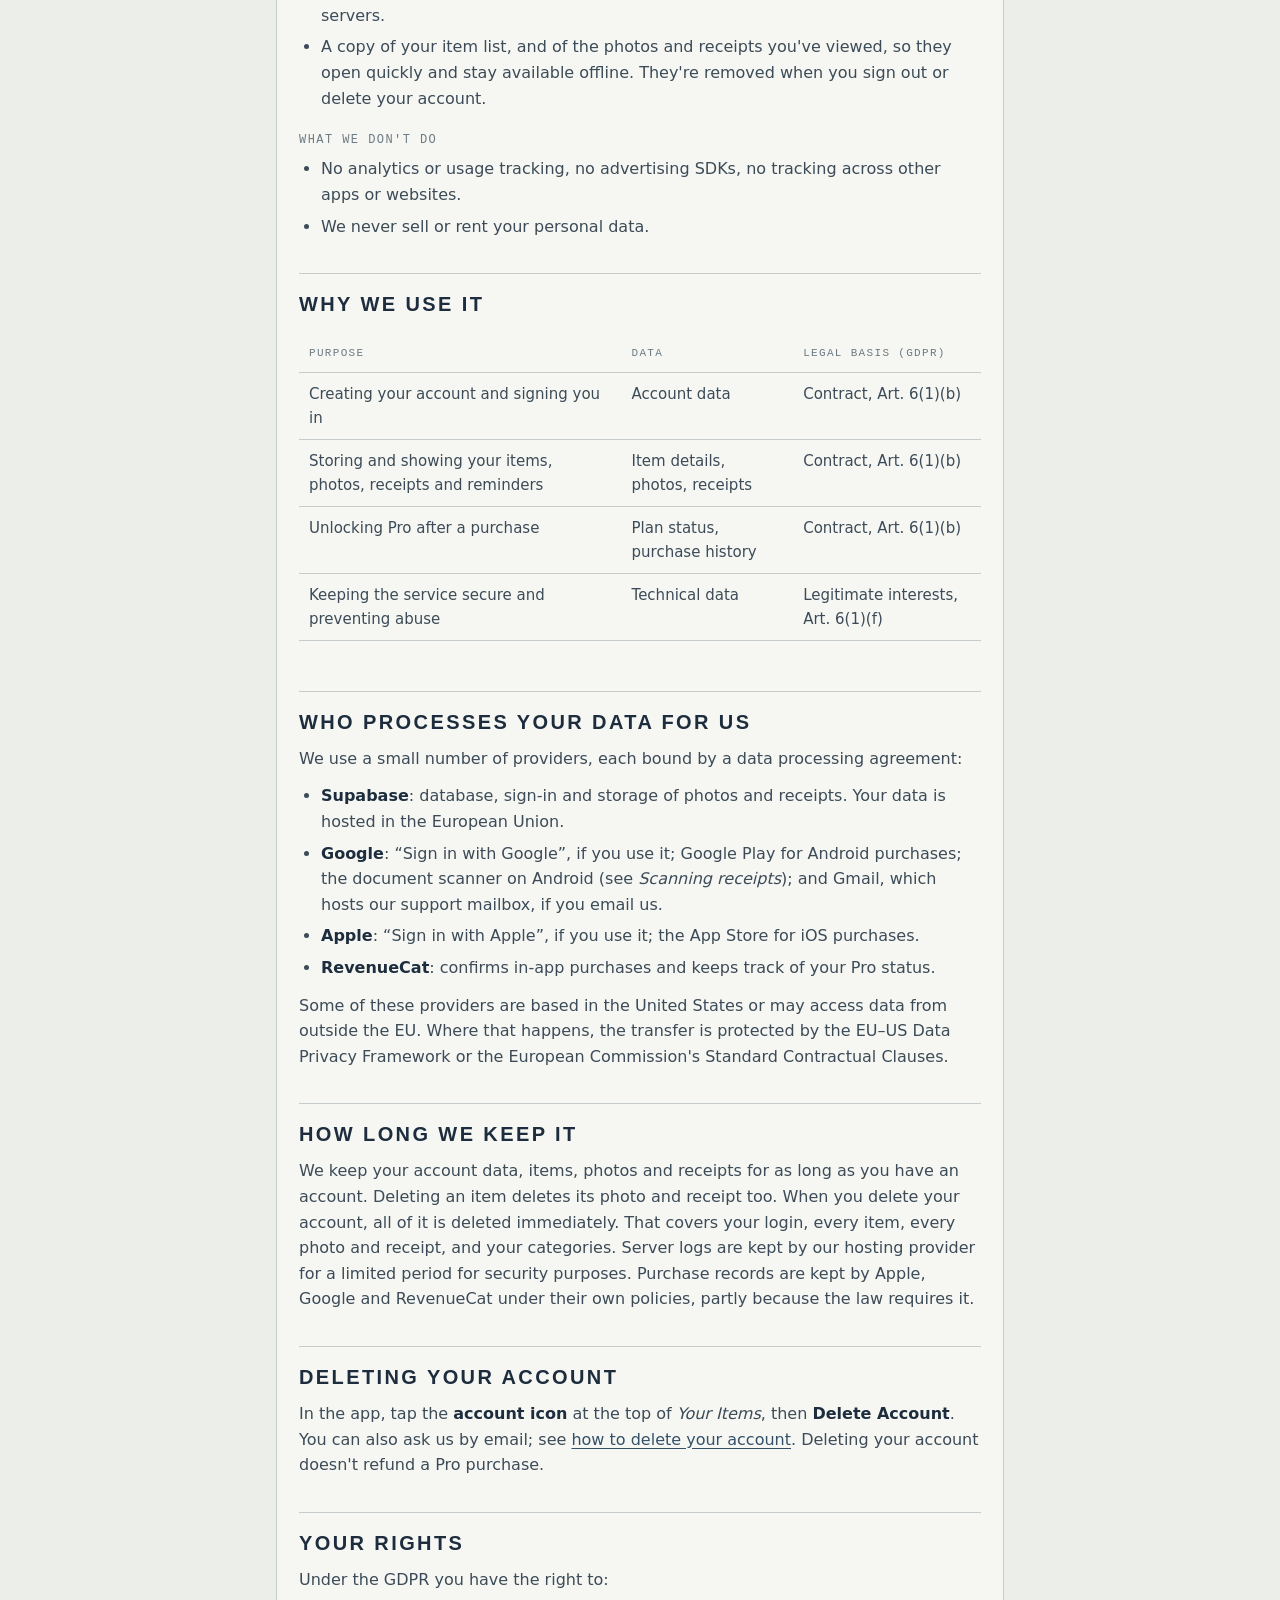
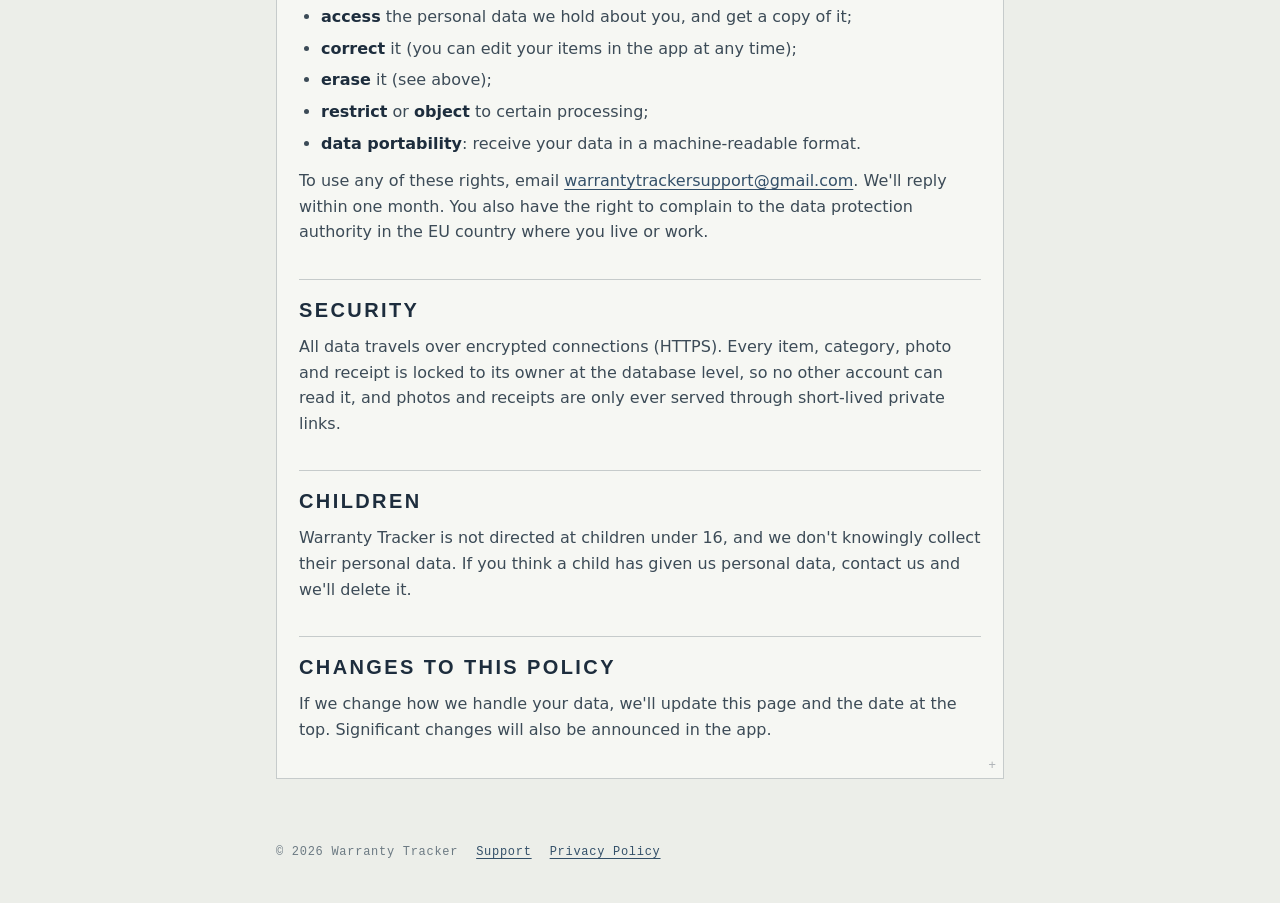
==== commit b54ecd1d: "Support email: warrantytrackersupport@gmail.com" ====
--- a/privacy.html
+++ b/privacy.html
@@ -37,7 +37,7 @@
       <p>
         Warranty Tracker is made by Tomi Laitinen, an independent developer (“we”, “us”), who is the
         data controller for the personal data described here. Contact:
-        <a href="mailto:warrantytracker-support@proton.me">warrantytracker-support@proton.me</a>.
+        <a href="mailto:warrantytrackersupport@gmail.com">warrantytrackersupport@gmail.com</a>.
       </p>
 
       <h2>What we collect</h2>
@@ -120,7 +120,8 @@
         <li><strong>Supabase</strong>: database, sign-in and storage of photos and receipts. Your data
           is hosted in the European Union.</li>
         <li><strong>Google</strong>: “Sign in with Google”, if you use it; Google Play for Android purchases;
-          the document scanner on Android (see <em>Scanning receipts</em>).</li>
+          the document scanner on Android (see <em>Scanning receipts</em>); and Gmail, which hosts our
+          support mailbox, if you email us.</li>
         <li><strong>Apple</strong>: “Sign in with Apple”, if you use it; the App Store for iOS purchases.</li>
         <li><strong>RevenueCat</strong>: confirms in-app purchases and keeps track of your Pro status.</li>
       </ul>
@@ -157,7 +158,7 @@
         <li><strong>data portability</strong>: receive your data in a machine-readable format.</li>
       </ul>
       <p>
-        To use any of these rights, email <a href="mailto:warrantytracker-support@proton.me">warrantytracker-support@proton.me</a>.
+        To use any of these rights, email <a href="mailto:warrantytrackersupport@gmail.com">warrantytrackersupport@gmail.com</a>.
         We'll reply within one month. You also have the right to complain to the data protection authority
         in the EU country where you live or work.
       </p>
